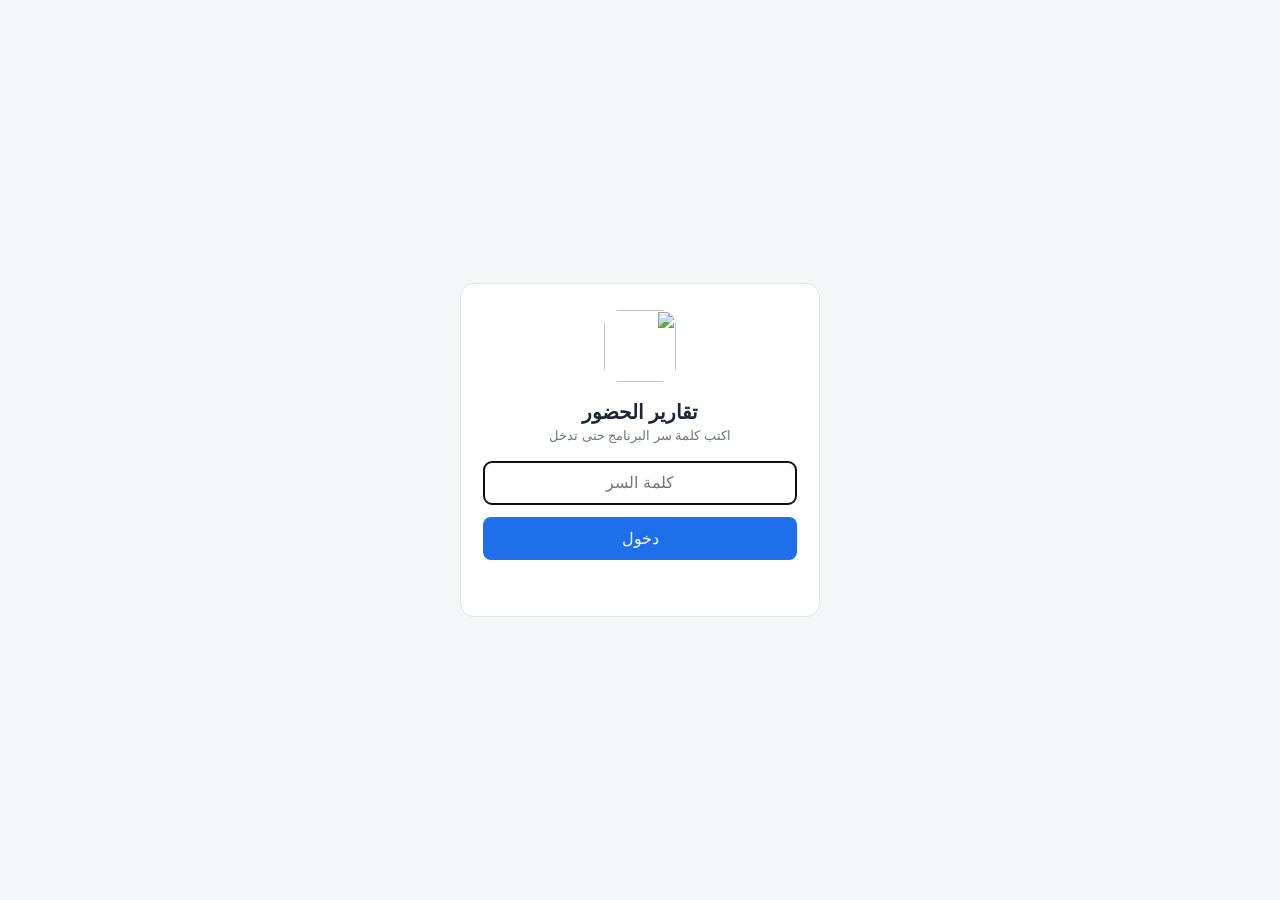
==== server/public/login.html @ 9b4fcc4e "Attendance app v2.2: Go server, desktop builds, iOS app - server/: ZKTeco protocol (ported from pyzk" ====
<!DOCTYPE html>
<html lang="ar" dir="rtl">
<head>
<meta charset="UTF-8">
<meta name="viewport" content="width=device-width, initial-scale=1.0">
<title>تسجيل الدخول - تقارير الحضور</title>
<link rel="manifest" href="/manifest.webmanifest">
<meta name="theme-color" content="#16212e">
<link rel="icon" type="image/png" href="/icon-192.png">
<link rel="apple-touch-icon" href="/apple-touch-icon.png">
<meta name="apple-mobile-web-app-capable" content="yes">
<meta name="mobile-web-app-capable" content="yes">
<meta name="apple-mobile-web-app-title" content="الحضور">
<style>
  * { box-sizing: border-box; }
  body { margin:0; min-height:100vh; display:flex; align-items:center; justify-content:center; padding:20px;
    font-family: Tahoma, "Segoe UI", Arial, sans-serif; background:#f4f6f8; color:#1d2733; }
  .box { background:#fff; border:1px solid #e3e7eb; border-radius:14px; padding:26px 22px; width:min(360px, 100%); text-align:center; }
  img { width:72px; height:72px; border-radius:16px; }
  h1 { font-size:20px; margin:14px 0 4px; }
  p { color:#6b7682; font-size:13px; margin:0 0 18px; }
  input { width:100%; padding:12px; font-size:16px; border:1px solid #e3e7eb; border-radius:8px; margin-bottom:12px; text-align:center; }
  button { width:100%; padding:12px; font-size:16px; border:0; border-radius:8px; background:#1f6feb; color:#fff; cursor:pointer; }
  button:disabled { opacity:.6; }
  #err { color:#c62828; font-size:14px; min-height:20px; margin-top:10px; }
</style>
</head>
<body>
<form class="box" id="f">
  <img src="/icon-192.png" alt="">
  <h1>تقارير الحضور</h1>
  <p>اكتب كلمة سر البرنامج حتى تدخل</p>
  <input type="password" id="pw" autocomplete="current-password" placeholder="كلمة السر" autofocus required>
  <button id="btn">دخول</button>
  <div id="err"></div>
</form>
<script>
document.getElementById('f').onsubmit = async (e) => {
  e.preventDefault();
  const btn = document.getElementById('btn'), err = document.getElementById('err');
  btn.disabled = true; err.textContent = '';
  try {
    const r = await fetch('/api/login', { method: 'POST', headers: { 'Content-Type': 'application/json' },
      body: JSON.stringify({ password: document.getElementById('pw').value }) });
    const j = await r.json();
    if (!r.ok) throw new Error(j.error || 'خطأ');
    location.replace('/');
  } catch (x) {
    err.textContent = x.message === 'Failed to fetch' ? 'ما گدرت أتصل بالبرنامج' : x.message;
    btn.disabled = false;
  }
};
</script>
</body>
</html>
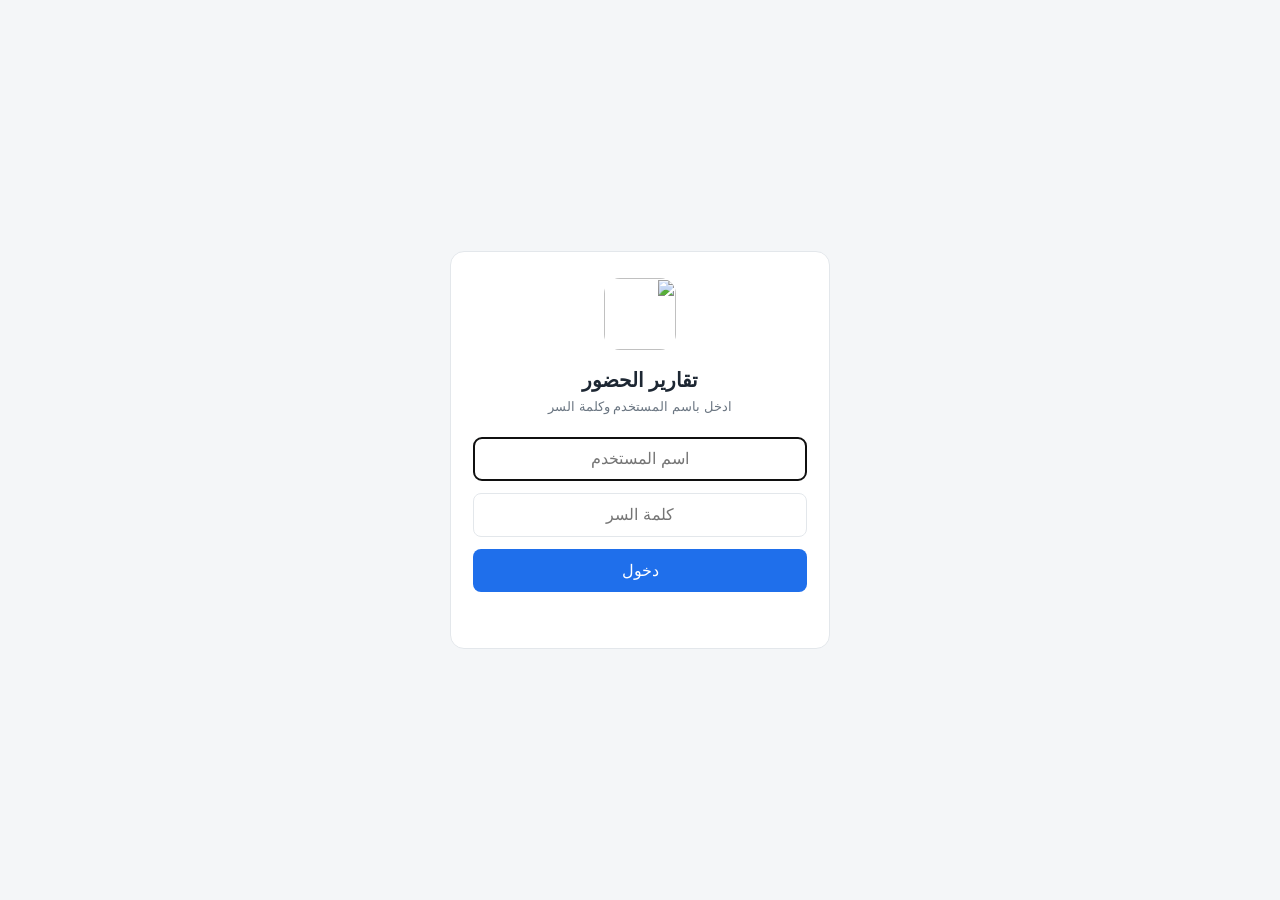
==== commit de2cf21e: "v2.6.0: user roles, security hardening, device checks, leave reconciliation - Login with username/pa" ====
--- a/server/public/login.html
+++ b/server/public/login.html
@@ -13,37 +13,73 @@
 <meta name="apple-mobile-web-app-title" content="الحضور">
 <style>
   * { box-sizing: border-box; }
+  [hidden] { display:none !important; }
   body { margin:0; min-height:100vh; display:flex; align-items:center; justify-content:center; padding:20px;
     font-family: Tahoma, "Segoe UI", Arial, sans-serif; background:#f4f6f8; color:#1d2733; }
-  .box { background:#fff; border:1px solid #e3e7eb; border-radius:14px; padding:26px 22px; width:min(360px, 100%); text-align:center; }
+  .box { background:#fff; border:1px solid #e3e7eb; border-radius:14px; padding:26px 22px; width:min(380px, 100%); text-align:center; }
   img { width:72px; height:72px; border-radius:16px; }
   h1 { font-size:20px; margin:14px 0 4px; }
-  p { color:#6b7682; font-size:13px; margin:0 0 18px; }
+  p { color:#6b7682; font-size:13px; margin:0 0 18px; line-height:1.7; }
   input { width:100%; padding:12px; font-size:16px; border:1px solid #e3e7eb; border-radius:8px; margin-bottom:12px; text-align:center; }
   button { width:100%; padding:12px; font-size:16px; border:0; border-radius:8px; background:#1f6feb; color:#fff; cursor:pointer; }
   button:disabled { opacity:.6; }
   #err { color:#c62828; font-size:14px; min-height:20px; margin-top:10px; }
+  #demo { margin-top:14px; border-top:1px dashed #e3e7eb; padding-top:12px; font-size:13px; color:#6b7682; }
+  #demo button { background:#fff; color:#1d2733; border:1px solid #e3e7eb; padding:8px; font-size:14px; margin-top:6px; }
 </style>
 </head>
 <body>
 <form class="box" id="f">
   <img src="/icon-192.png" alt="">
-  <h1>تقارير الحضور</h1>
-  <p>اكتب كلمة سر البرنامج حتى تدخل</p>
-  <input type="password" id="pw" autocomplete="current-password" placeholder="كلمة السر" autofocus required>
+  <h1 id="title">تقارير الحضور</h1>
+  <p id="sub">ادخل باسم المستخدم وكلمة السر</p>
+  <input id="user" autocomplete="username" placeholder="اسم المستخدم" autocapitalize="none" autocorrect="off" spellcheck="false" dir="auto" required>
+  <input type="password" id="pw" autocomplete="current-password" placeholder="كلمة السر" required>
+  <input type="password" id="pw2" autocomplete="new-password" placeholder="أعد كتابة كلمة السر" hidden>
   <button id="btn">دخول</button>
   <div id="err"></div>
+  <div id="demo" hidden></div>
 </form>
 <script>
-document.getElementById('f').onsubmit = async (e) => {
+const $ = (id) => document.getElementById(id);
+let setup = false;
+try { $('user').value = localStorage.getItem('zkLastUser') || ''; } catch (_) {}
+(async () => {
+  try {
+    const j = await (await fetch('/api/session')).json();
+    if (j.user) return location.replace('/');
+    if (j.setup) {
+      setup = true;
+      $('title').textContent = 'أول تشغيل: حساب المدير';
+      $('sub').textContent = 'أنشئ حساب المدير الأساسي (صلاحية مطلقة). بعدها تگدر تضيف مستخدمين ثانيين، كل واحد بصلاحيته.';
+      if (!$('user').value) $('user').value = 'admin';
+      $('pw').placeholder = 'كلمة السر (6 أحرف أو أكثر)';
+      $('pw').autocomplete = 'new-password';
+      $('pw2').hidden = false; $('pw2').required = true;
+      $('btn').textContent = 'إنشاء الحساب والدخول';
+    }
+    if (j.demo && j.demoAccounts) {
+      const labels = { admin: 'مدير (صلاحية مطلقة)', supervisor: 'مشرف', viewer: 'مشاهد' };
+      $('demo').innerHTML = 'وضع التجربة: اختار حساب حتى تجرب صلاحيته' +
+        j.demoAccounts.map(a => `<button type="button" data-u="${a.username}" data-p="${a.password}">${labels[a.role] || a.role}: ${a.username} / ${a.password}</button>`).join('');
+      $('demo').hidden = false;
+      $('demo').onclick = (e) => { const b = e.target.closest('button'); if (b) { $('user').value = b.dataset.u; $('pw').value = b.dataset.p; } };
+    }
+  } catch (_) {}
+  ($('user').value ? $('pw') : $('user')).focus();
+})();
+$('f').onsubmit = async (e) => {
   e.preventDefault();
-  const btn = document.getElementById('btn'), err = document.getElementById('err');
-  btn.disabled = true; err.textContent = '';
+  const btn = $('btn'), err = $('err');
+  err.textContent = '';
+  if (setup && $('pw').value !== $('pw2').value) { err.textContent = 'كلمتين السر غير متطابقة'; return; }
+  btn.disabled = true;
   try {
-    const r = await fetch('/api/login', { method: 'POST', headers: { 'Content-Type': 'application/json' },
-      body: JSON.stringify({ password: document.getElementById('pw').value }) });
+    const r = await fetch(setup ? '/api/setup' : '/api/login', { method: 'POST', headers: { 'Content-Type': 'application/json' },
+      body: JSON.stringify({ username: $('user').value.trim(), password: $('pw').value }) });
     const j = await r.json();
     if (!r.ok) throw new Error(j.error || 'خطأ');
+    try { localStorage.setItem('zkLastUser', $('user').value.trim()); } catch (_) {}
     location.replace('/');
   } catch (x) {
     err.textContent = x.message === 'Failed to fetch' ? 'ما گدرت أتصل بالبرنامج' : x.message;
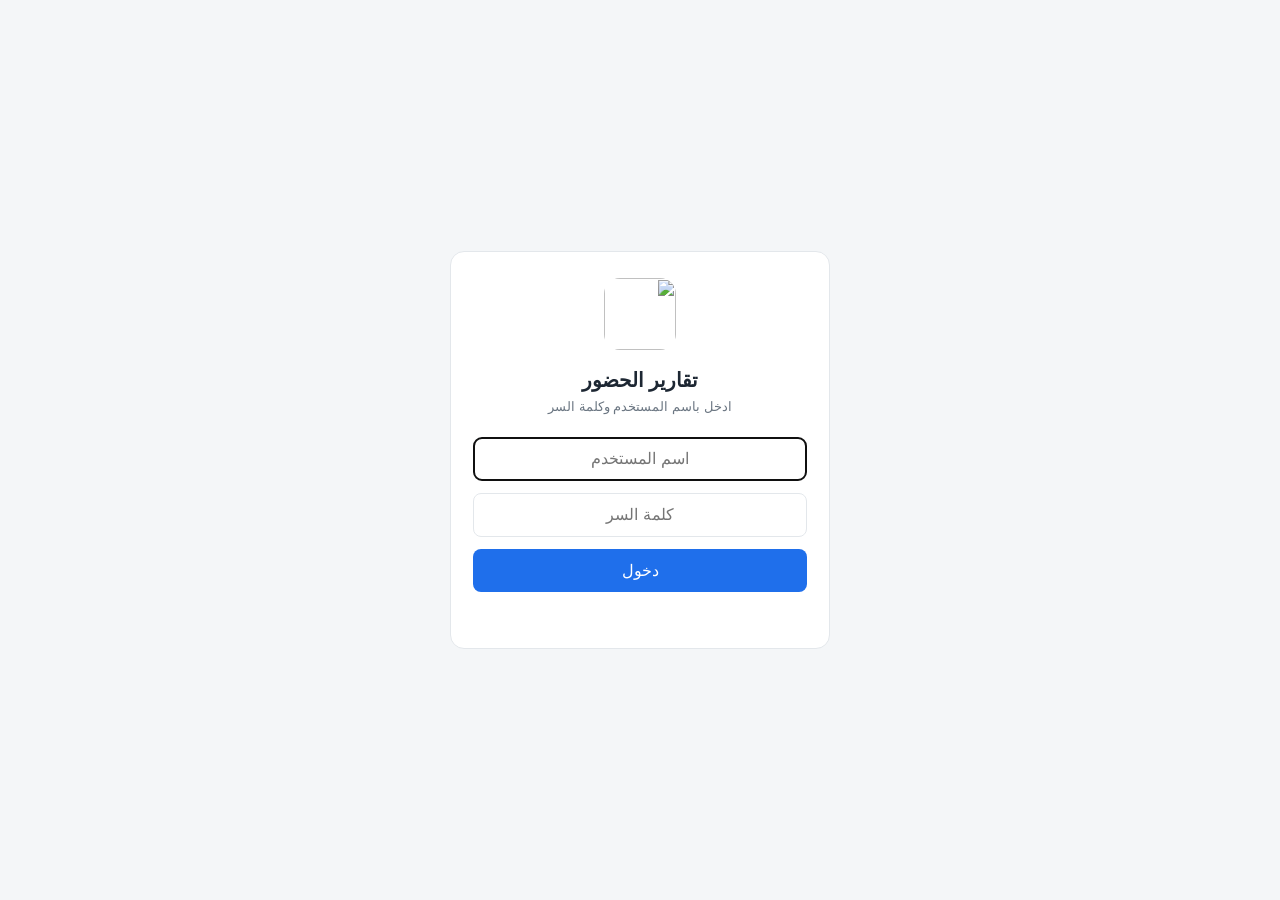
==== commit f37e39db: "v2.8.0: account levels, employee reports, work schedules - No entry without a username and password " ====
--- a/server/public/login.html
+++ b/server/public/login.html
@@ -26,6 +26,7 @@
   #err { color:#c62828; font-size:14px; min-height:20px; margin-top:10px; }
   #demo { margin-top:14px; border-top:1px dashed #e3e7eb; padding-top:12px; font-size:13px; color:#6b7682; }
   #demo button { background:#fff; color:#1d2733; border:1px solid #e3e7eb; padding:8px; font-size:14px; margin-top:6px; }
+
 </style>
 </head>
 <body>
@@ -50,16 +51,16 @@
     if (j.user) return location.replace('/');
     if (j.setup) {
       setup = true;
-      $('title').textContent = 'أول تشغيل: حساب المدير';
-      $('sub').textContent = 'أنشئ حساب المدير الأساسي (صلاحية مطلقة). بعدها تگدر تضيف مستخدمين ثانيين، كل واحد بصلاحيته.';
-      if (!$('user').value) $('user').value = 'admin';
+      $('title').textContent = 'أول تشغيل: حساب الصلاحية المطلقة';
+      $('sub').textContent = 'أنشئ أول حساب: صلاحية مطلقة بدون قيد، ويضيف كل أنواع المستخدمين (مدير، مشرف، أساسي، موظفين).';
+      $('user').value = '';
       $('pw').placeholder = 'كلمة السر (6 أحرف أو أكثر)';
       $('pw').autocomplete = 'new-password';
       $('pw2').hidden = false; $('pw2').required = true;
       $('btn').textContent = 'إنشاء الحساب والدخول';
     }
     if (j.demo && j.demoAccounts) {
-      const labels = { admin: 'مدير (صلاحية مطلقة)', supervisor: 'مشرف', viewer: 'مشاهد' };
+      const labels = { super: 'صلاحية مطلقة', admin: 'مدير', supervisor: 'مشرف', viewer: 'أساسي', employee: 'موظف' };
       $('demo').innerHTML = 'وضع التجربة: اختار حساب حتى تجرب صلاحيته' +
         j.demoAccounts.map(a => `<button type="button" data-u="${a.username}" data-p="${a.password}">${labels[a.role] || a.role}: ${a.username} / ${a.password}</button>`).join('');
       $('demo').hidden = false;
@@ -72,14 +73,16 @@
   e.preventDefault();
   const btn = $('btn'), err = $('err');
   err.textContent = '';
-  if (setup && $('pw').value !== $('pw2').value) { err.textContent = 'كلمتين السر غير متطابقة'; return; }
+  const user = $('user').value.trim(), pw = $('pw').value;
+  if (!user || !pw) { err.textContent = 'اكتب اسم المستخدم وكلمة السر'; return; }
+  if (setup && pw !== $('pw2').value) { err.textContent = 'كلمتين السر غير متطابقة'; return; }
   btn.disabled = true;
   try {
     const r = await fetch(setup ? '/api/setup' : '/api/login', { method: 'POST', headers: { 'Content-Type': 'application/json' },
-      body: JSON.stringify({ username: $('user').value.trim(), password: $('pw').value }) });
+      body: JSON.stringify({ username: user, password: pw }) });
     const j = await r.json();
     if (!r.ok) throw new Error(j.error || 'خطأ');
-    try { localStorage.setItem('zkLastUser', $('user').value.trim()); } catch (_) {}
+    try { localStorage.setItem('zkLastUser', user); } catch (_) {}
     location.replace('/');
   } catch (x) {
     err.textContent = x.message === 'Failed to fetch' ? 'ما گدرت أتصل بالبرنامج' : x.message;
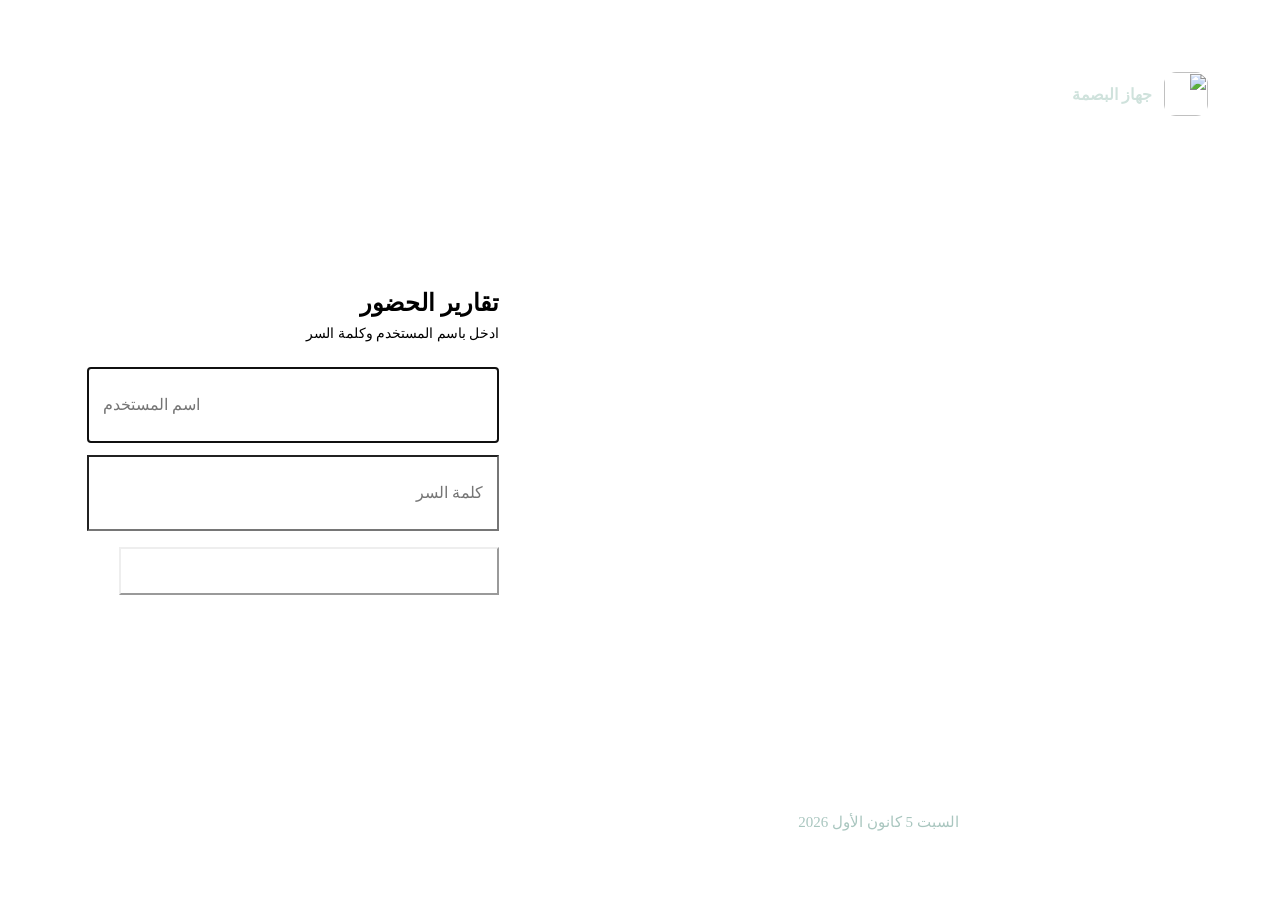
==== commit 19e3e68d: "Redesign: ink-and-brass identity, embedded Arabic fonts, live clock, two-column desktop layout, resp" ====
--- a/server/public/login.html
+++ b/server/public/login.html
@@ -5,31 +5,53 @@
 <meta name="viewport" content="width=device-width, initial-scale=1.0">
 <title>تسجيل الدخول - تقارير الحضور</title>
 <link rel="manifest" href="/manifest.webmanifest">
-<meta name="theme-color" content="#16212e">
+<meta name="theme-color" content="#0d3b3c">
 <link rel="icon" type="image/png" href="/icon-192.png">
 <link rel="apple-touch-icon" href="/apple-touch-icon.png">
 <meta name="apple-mobile-web-app-capable" content="yes">
 <meta name="mobile-web-app-capable" content="yes">
 <meta name="apple-mobile-web-app-title" content="الحضور">
+<link rel="stylesheet" href="/theme.css">
 <style>
-  * { box-sizing: border-box; }
-  [hidden] { display:none !important; }
-  body { margin:0; min-height:100vh; display:flex; align-items:center; justify-content:center; padding:20px;
-    font-family: Tahoma, "Segoe UI", Arial, sans-serif; background:#f4f6f8; color:#1d2733; }
-  .box { background:#fff; border:1px solid #e3e7eb; border-radius:14px; padding:26px 22px; width:min(380px, 100%); text-align:center; }
-  img { width:72px; height:72px; border-radius:16px; }
-  h1 { font-size:20px; margin:14px 0 4px; }
-  p { color:#6b7682; font-size:13px; margin:0 0 18px; line-height:1.7; }
-  input { width:100%; padding:12px; font-size:16px; border:1px solid #e3e7eb; border-radius:8px; margin-bottom:12px; text-align:center; }
-  button { width:100%; padding:12px; font-size:16px; border:0; border-radius:8px; background:#1f6feb; color:#fff; cursor:pointer; }
-  button:disabled { opacity:.6; }
-  #err { color:#c62828; font-size:14px; min-height:20px; margin-top:10px; }
-  #demo { margin-top:14px; border-top:1px dashed #e3e7eb; padding-top:12px; font-size:13px; color:#6b7682; }
-  #demo button { background:#fff; color:#1d2733; border:1px solid #e3e7eb; padding:8px; font-size:14px; margin-top:6px; }
-
+  body { min-height:100vh; min-height:100dvh; display:grid; grid-template-columns:minmax(0, 1.1fr) minmax(380px, 1fr); }
+  .side { position:relative; overflow:hidden; background:var(--ink) var(--ridges) no-repeat; background-size:min(900px, 120%); background-position:center 120%;
+    color:#fff; display:flex; flex-direction:column; justify-content:space-between; padding:clamp(24px, 5vw, 64px); border-inline-end:4px solid var(--brass); }
+  .side .mark { display:flex; align-items:center; gap:12px; font-weight:600; color:#cfe2dc; }
+  .side .mark img { width:44px; height:44px; border-radius:12px; box-shadow:0 0 0 1px rgba(255,255,255,.14); }
+  .side h2 { font-family:var(--display); font-weight:600; font-size:clamp(34px, 4.4vw, 60px); line-height:1.25; margin:0; word-spacing:.15em; max-width:12ch; }
+  .side .now { display:flex; align-items:baseline; gap:16px; flex-wrap:wrap; }
+  .side .now b { font-family:var(--display); font-weight:500; font-size:clamp(56px, 8vw, 112px); line-height:1; direction:ltr; font-variant-numeric:tabular-nums; }
+  .side .now b i { font-style:normal; color:var(--brass); animation:tick 2s steps(1) infinite; }
+  .side .now span { color:#a9c6bf; font-size:15px; }
+  @keyframes tick { 50% { opacity:.25; } }
+  .wrap { display:flex; align-items:center; justify-content:center; padding:32px 20px; }
+  .box { width:min(380px, 100%); }
+  .box img { display:none; }
+  h1 { font-weight:700; font-size:24px; color:var(--ink); margin:0 0 6px; }
+  p { color:var(--muted); font-size:13.5px; margin:0 0 22px; line-height:1.7; }
+  input { width:100%; padding:12px 14px; font-size:16px; min-height:48px; margin-bottom:12px; background:#fff; }
+  button { width:100%; min-height:48px; font-size:16px; }
+  #btn { background:var(--ink-2); border-color:var(--ink-2); color:#fff; font-weight:600; margin-top:4px; }
+  #btn:hover { background:var(--ink-3); }
+  #err { color:var(--bad); font-size:14px; min-height:20px; margin-top:12px; }
+  #demo { margin-top:16px; border-top:1px dashed var(--line); padding-top:14px; font-size:13px; color:var(--muted); }
+  #demo button { min-height:40px; font-size:14px; margin-top:6px; }
+  @media (max-width:820px) {
+    body { grid-template-columns:1fr; grid-template-rows:auto 1fr; }
+    .side { border-inline-end:none; border-bottom:3px solid var(--brass); padding:18px 20px 20px; gap:14px; background-size:520px; background-position:left -160px center; }
+    .side h2 { font-size:24px; max-width:none; }
+    .side .now b { font-size:40px; } .side .now span { font-size:13px; }
+    .wrap { align-items:flex-start; padding:26px 18px 32px; }
+  }
 </style>
 </head>
 <body>
+<aside class="side" aria-hidden="true">
+  <div class="mark"><img src="/icon-192.png" alt="">جهاز البصمة</div>
+  <h2>تقارير الحضور والانصراف</h2>
+  <div class="now"><b id="clk">--:--</b><span id="clkD"></span></div>
+</aside>
+<div class="wrap">
 <form class="box" id="f">
   <img src="/icon-192.png" alt="">
   <h1 id="title">تقارير الحضور</h1>
@@ -41,6 +63,7 @@
   <div id="err"></div>
   <div id="demo" hidden></div>
 </form>
+</div>
 <script>
 const $ = (id) => document.getElementById(id);
 let setup = false;
@@ -52,7 +75,7 @@
     if (j.setup) {
       setup = true;
       $('title').textContent = 'أول تشغيل: حساب الصلاحية المطلقة';
-      $('sub').textContent = 'أنشئ أول حساب: صلاحية مطلقة بدون قيد، ويضيف كل أنواع المستخدمين (مدير، مشرف، أساسي، موظفين).';
+      $('sub').textContent = 'أنشئ أول حساب: صلاحية مطلقة بدون قيد، ويضيف كل أنواع المستخدمين (مخصص وموظفين).';
       $('user').value = '';
       $('pw').placeholder = 'كلمة السر (6 أحرف أو أكثر)';
       $('pw').autocomplete = 'new-password';
@@ -60,7 +83,7 @@
       $('btn').textContent = 'إنشاء الحساب والدخول';
     }
     if (j.demo && j.demoAccounts) {
-      const labels = { super: 'صلاحية مطلقة', admin: 'مدير', supervisor: 'مشرف', viewer: 'أساسي', employee: 'موظف' };
+      const labels = { super: 'صلاحية مطلقة', custom: 'مخصص', employee: 'موظف' };
       $('demo').innerHTML = 'وضع التجربة: اختار حساب حتى تجرب صلاحيته' +
         j.demoAccounts.map(a => `<button type="button" data-u="${a.username}" data-p="${a.password}">${labels[a.role] || a.role}: ${a.username} / ${a.password}</button>`).join('');
       $('demo').hidden = false;
@@ -89,6 +112,15 @@
     btn.disabled = false;
   }
 };
+
+(() => {
+  const DAYS = ['الأحد', 'الاثنين', 'الثلاثاء', 'الأربعاء', 'الخميس', 'الجمعة', 'السبت'];
+  const MONTHS = ['كانون الثاني', 'شباط', 'آذار', 'نيسان', 'أيار', 'حزيران', 'تموز', 'آب', 'أيلول', 'تشرين الأول', 'تشرين الثاني', 'كانون الأول'];
+  const p2 = (n) => String(n).padStart(2, '0');
+  const tick = () => { const d = new Date(); $('clk').innerHTML = `${p2(d.getHours())}<i>:</i>${p2(d.getMinutes())}`;
+    $('clkD').textContent = `${DAYS[d.getDay()]} ${d.getDate()} ${MONTHS[d.getMonth()]} ${d.getFullYear()}`; };
+  tick(); setInterval(tick, 1000);
+})();
 </script>
 </body>
 </html>
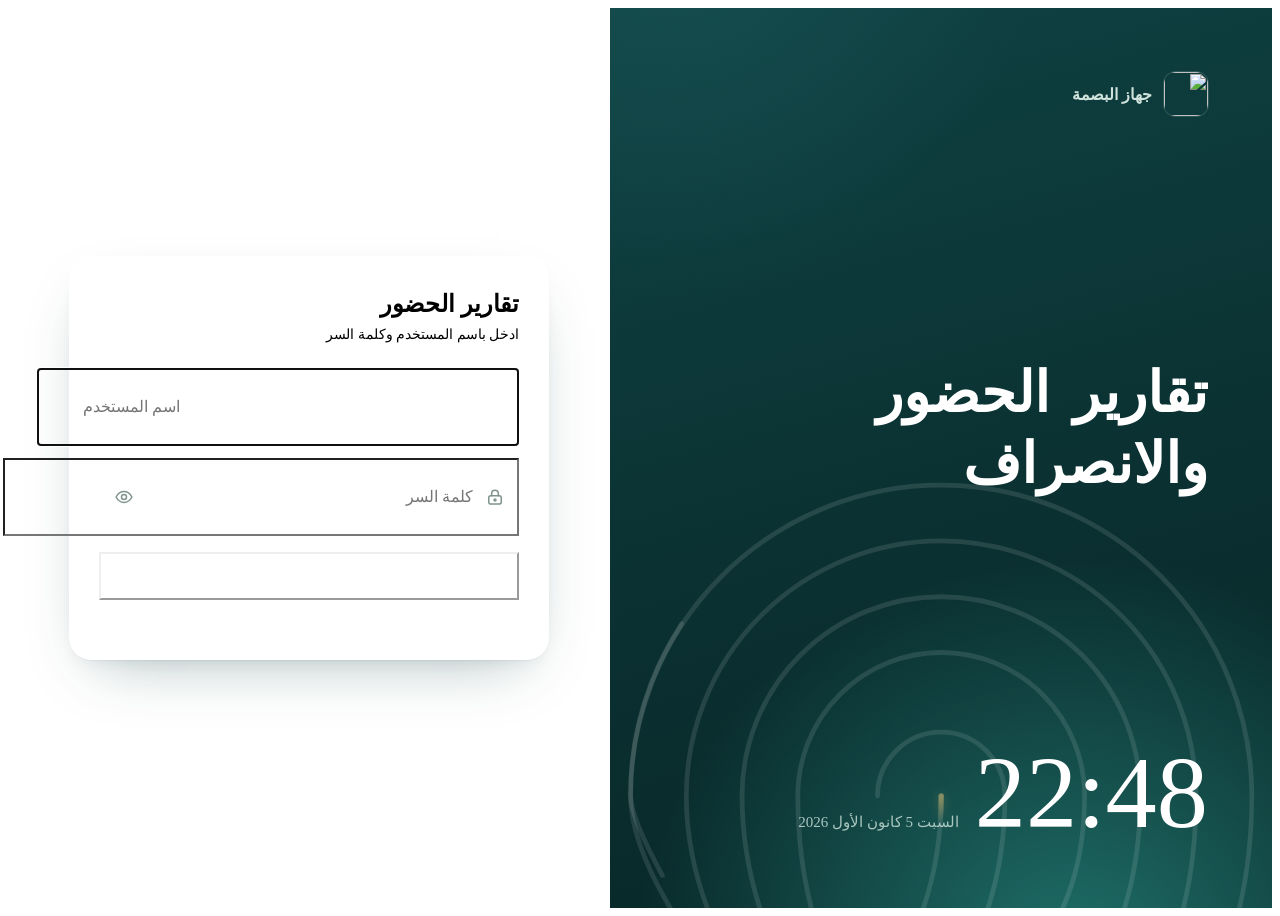
==== commit bf928ca1: "Sidebar sections + bento home with KPI cards; login pulse, floating card, field icons, show password" ====
--- a/server/public/login.html
+++ b/server/public/login.html
@@ -14,8 +14,20 @@
 <link rel="stylesheet" href="/theme.css">
 <style>
   body { min-height:100vh; min-height:100dvh; display:grid; grid-template-columns:minmax(0, 1.1fr) minmax(380px, 1fr); }
-  .side { position:relative; overflow:hidden; background:var(--ink) var(--ridges) no-repeat; background-size:min(900px, 120%); background-position:center 120%;
-    color:#fff; display:flex; flex-direction:column; justify-content:space-between; padding:clamp(24px, 5vw, 64px); border-inline-end:4px solid var(--brass); }
+  .side { position:relative; overflow:hidden; isolation:isolate; color:#fff; display:flex; flex-direction:column; justify-content:space-between;
+    padding:clamp(24px, 5vw, 64px); border-inline-end:4px solid var(--brass);
+    background:radial-gradient(120% 80% at 70% 105%, #1f6f68 0%, rgba(31,111,104,0) 55%), radial-gradient(90% 70% at 10% -10%, #164e4f 0%, rgba(22,78,79,0) 60%), linear-gradient(165deg, #0f4243 0%, #0b3132 55%, #082627 100%); }
+  .side > * { position:relative; z-index:1; }
+  /* البصمة: خطوط خافتة، وفوقها نبض ضوئي يمشي من مركزها لبرّه ببطء */
+  .fp { position:absolute !important; z-index:0 !important; width:min(860px, 125%); aspect-ratio:1; left:50%; bottom:-30%; transform:translateX(-50%); pointer-events:none; }
+  .fp i { position:absolute; inset:0; background:url("data:image/svg+xml,%3Csvg xmlns='http://www.w3.org/2000/svg' width='520' height='520' viewBox='0 0 520 520' fill='none' stroke='%23ffffff' stroke-opacity='.11' stroke-width='3' stroke-linecap='round'%3E%3Cpath d='M260 470c-60-40-90-110-90-190a90 90 0 0 1 180 0c0 40-10 70-30 100'/%3E%3Cpath d='M210 455c-50-50-75-115-75-175a125 125 0 0 1 250 0c0 55-15 95-40 130'/%3E%3Cpath d='M160 430c-40-50-60-100-60-150a160 160 0 0 1 320 0c0 60-15 110-45 150'/%3E%3Cpath d='M118 392c-30-40-53-80-53-112a195 195 0 0 1 390 0c0 70-20 120-50 165'/%3E%3Cpath d='M300 280c0 60-20 110-60 150'/%3E%3Cpath d='M260 280c0 50-15 95-45 130'/%3E%3Cpath d='M220 280a40 40 0 0 1 80 0'/%3E%3Cpath d='M85 330c-12-22-20-40-20-50a195 195 0 0 1 32-108'/%3E%3C/svg%3E") center / contain no-repeat; }
+  .fp i.glow { background-image:url("data:image/svg+xml,%3Csvg xmlns='http://www.w3.org/2000/svg' width='520' height='520' viewBox='0 0 520 520' fill='none' stroke='%23f2c46b' stroke-opacity='.95' stroke-width='3.4' stroke-linecap='round'%3E%3Cpath d='M260 470c-60-40-90-110-90-190a90 90 0 0 1 180 0c0 40-10 70-30 100'/%3E%3Cpath d='M210 455c-50-50-75-115-75-175a125 125 0 0 1 250 0c0 55-15 95-40 130'/%3E%3Cpath d='M160 430c-40-50-60-100-60-150a160 160 0 0 1 320 0c0 60-15 110-45 150'/%3E%3Cpath d='M118 392c-30-40-53-80-53-112a195 195 0 0 1 390 0c0 70-20 120-50 165'/%3E%3Cpath d='M300 280c0 60-20 110-60 150'/%3E%3Cpath d='M260 280c0 50-15 95-45 130'/%3E%3Cpath d='M220 280a40 40 0 0 1 80 0'/%3E%3Cpath d='M85 330c-12-22-20-40-20-50a195 195 0 0 1 32-108'/%3E%3C/svg%3E"); filter:drop-shadow(0 0 6px rgba(242,196,107,.55));
+    -webkit-mask-image:radial-gradient(circle at 50% 54%, transparent calc(var(--r) - 70px), #000 calc(var(--r) - 18px), transparent calc(var(--r) + 26px));
+    mask-image:radial-gradient(circle at 50% 54%, transparent calc(var(--r) - 70px), #000 calc(var(--r) - 18px), transparent calc(var(--r) + 26px));
+    animation:radar 7s cubic-bezier(.35,.1,.4,1) infinite; opacity:.85; }
+  @property --r { syntax:"<length>"; inherits:false; initial-value:0px; }
+  @keyframes radar { 0% { --r:0px; opacity:0; } 8% { opacity:.85; } 70% { opacity:.6; } 100% { --r:520px; opacity:0; } }
+  @media (prefers-reduced-motion: reduce) { .fp i.glow { display:none; } }
   .side .mark { display:flex; align-items:center; gap:12px; font-weight:600; color:#cfe2dc; }
   .side .mark img { width:44px; height:44px; border-radius:12px; box-shadow:0 0 0 1px rgba(255,255,255,.14); }
   .side h2 { font-family:var(--display); font-weight:600; font-size:clamp(34px, 4.4vw, 60px); line-height:1.25; margin:0; word-spacing:.15em; max-width:12ch; }
@@ -24,12 +36,24 @@
   .side .now b i { font-style:normal; color:var(--brass); animation:tick 2s steps(1) infinite; }
   .side .now span { color:#a9c6bf; font-size:15px; }
   @keyframes tick { 50% { opacity:.25; } }
-  .wrap { display:flex; align-items:center; justify-content:center; padding:32px 20px; }
-  .box { width:min(380px, 100%); }
+  .wrap { display:flex; align-items:center; justify-content:center; padding:32px 20px;
+    background:radial-gradient(70% 50% at 50% 0%, #f6f9f7 0%, rgba(246,249,247,0) 70%), var(--paper); }
+  .box { width:min(420px, 100%); background:#fff; border:1px solid var(--line-2); border-radius:22px; padding:34px 30px 28px;
+    box-shadow:0 1px 0 rgba(13,59,60,.04), 0 24px 60px -28px rgba(13,59,60,.38), 0 8px 20px -14px rgba(13,59,60,.18); }
+  .field { position:relative; margin-bottom:12px; }
+  .field:has(> input[hidden]) { display:none; }
+  .field > svg { position:absolute; inset-inline-start:14px; top:50%; transform:translateY(-50%); width:20px; height:20px; fill:none; stroke:#7f938c; stroke-width:1.8; stroke-linecap:round; stroke-linejoin:round; pointer-events:none; transition:stroke .15s; }
+  .field:focus-within > svg { stroke:var(--brass-2); }
+  .field input { margin:0; padding-inline-start:44px; }
+  .field .eye { position:absolute; inset-inline-end:6px; top:50%; transform:translateY(-50%); width:38px; min-height:38px; height:38px; padding:0; border:none; background:none; border-radius:9px; display:grid; place-items:center; color:#7f938c; }
+  .field .eye:hover { background:var(--sunk); color:var(--ink); }
+  .field .eye svg { width:20px; height:20px; fill:none; stroke:currentColor; stroke-width:1.8; stroke-linecap:round; stroke-linejoin:round; }
+  .field .eye .off { display:none; } .field .eye[aria-pressed=true] .on { display:none; } .field .eye[aria-pressed=true] .off { display:block; }
+  .field:has(.eye) input { padding-inline-end:48px; }
   .box img { display:none; }
   h1 { font-weight:700; font-size:24px; color:var(--ink); margin:0 0 6px; }
   p { color:var(--muted); font-size:13.5px; margin:0 0 22px; line-height:1.7; }
-  input { width:100%; padding:12px 14px; font-size:16px; min-height:48px; margin-bottom:12px; background:#fff; }
+  input { width:100%; padding:12px 14px; font-size:16px; min-height:50px; margin-bottom:12px; background:var(--sunk); }
   button { width:100%; min-height:48px; font-size:16px; }
   #btn { background:var(--ink-2); border-color:var(--ink-2); color:#fff; font-weight:600; margin-top:4px; }
   #btn:hover { background:var(--ink-3); }
@@ -41,12 +65,16 @@
     .side { border-inline-end:none; border-bottom:3px solid var(--brass); padding:18px 20px 20px; gap:14px; background-size:520px; background-position:left -160px center; }
     .side h2 { font-size:24px; max-width:none; }
     .side .now b { font-size:40px; } .side .now span { font-size:13px; }
-    .wrap { align-items:flex-start; padding:26px 18px 32px; }
+    .wrap { align-items:flex-start; padding:0 14px 32px; background:var(--paper); }
+    .box { margin-top:-18px; padding:26px 20px 22px; border-radius:20px; position:relative; z-index:2; }
+    .side { padding-bottom:34px; }
+    .fp { width:560px; bottom:auto; top:-40%; left:auto; right:-210px; transform:none; }
   }
 </style>
 </head>
 <body>
 <aside class="side" aria-hidden="true">
+  <div class="fp"><i></i><i class="glow"></i></div>
   <div class="mark"><img src="/icon-192.png" alt="">جهاز البصمة</div>
   <h2>تقارير الحضور والانصراف</h2>
   <div class="now"><b id="clk">--:--</b><span id="clkD"></span></div>
@@ -56,9 +84,9 @@
   <img src="/icon-192.png" alt="">
   <h1 id="title">تقارير الحضور</h1>
   <p id="sub">ادخل باسم المستخدم وكلمة السر</p>
-  <input id="user" autocomplete="username" placeholder="اسم المستخدم" autocapitalize="none" autocorrect="off" spellcheck="false" dir="auto" required>
-  <input type="password" id="pw" autocomplete="current-password" placeholder="كلمة السر" required>
-  <input type="password" id="pw2" autocomplete="new-password" placeholder="أعد كتابة كلمة السر" hidden>
+  <div class="field"><svg viewBox="0 0 24 24" aria-hidden="true"><circle cx="12" cy="8" r="4"/><path d="M4.5 20.5c.9-3.9 3.9-6 7.5-6s6.6 2.1 7.5 6"/></svg><input id="user" autocomplete="username" placeholder="اسم المستخدم" autocapitalize="none" autocorrect="off" spellcheck="false" dir="auto" required></div>
+  <div class="field"><svg viewBox="0 0 24 24" aria-hidden="true"><rect x="4.5" y="10.5" width="15" height="10" rx="2.5"/><path d="M8 10.5V8a4 4 0 0 1 8 0v2.5"/><circle cx="12" cy="15.5" r="1.2"/></svg><input type="password" id="pw" autocomplete="current-password" placeholder="كلمة السر" required><button type="button" class="eye" data-eye="pw" aria-label="إظهار كلمة السر" aria-pressed="false"><svg class="on" viewBox="0 0 24 24"><path d="M2.5 12S6 5.5 12 5.5 21.5 12 21.5 12 18 18.5 12 18.5 2.5 12 2.5 12z"/><circle cx="12" cy="12" r="3"/></svg><svg class="off" viewBox="0 0 24 24"><path d="M3 3l18 18"/><path d="M10.6 5.6A9.6 9.6 0 0 1 12 5.5c6 0 9.5 6.5 9.5 6.5a17 17 0 0 1-3 3.8M6.2 6.9A16.5 16.5 0 0 0 2.5 12S6 18.5 12 18.5a9 9 0 0 0 4.2-1"/><path d="M9.9 9.9a3 3 0 0 0 4.2 4.2"/></svg></button></div>
+  <div class="field"><svg viewBox="0 0 24 24" aria-hidden="true"><rect x="4.5" y="10.5" width="15" height="10" rx="2.5"/><path d="M8 10.5V8a4 4 0 0 1 8 0v2.5"/><circle cx="12" cy="15.5" r="1.2"/></svg><input type="password" id="pw2" autocomplete="new-password" placeholder="أعد كتابة كلمة السر" hidden><button type="button" class="eye" data-eye="pw2" aria-label="إظهار كلمة السر" aria-pressed="false"><svg class="on" viewBox="0 0 24 24"><path d="M2.5 12S6 5.5 12 5.5 21.5 12 21.5 12 18 18.5 12 18.5 2.5 12 2.5 12z"/><circle cx="12" cy="12" r="3"/></svg><svg class="off" viewBox="0 0 24 24"><path d="M3 3l18 18"/><path d="M10.6 5.6A9.6 9.6 0 0 1 12 5.5c6 0 9.5 6.5 9.5 6.5a17 17 0 0 1-3 3.8M6.2 6.9A16.5 16.5 0 0 0 2.5 12S6 18.5 12 18.5a9 9 0 0 0 4.2-1"/><path d="M9.9 9.9a3 3 0 0 0 4.2 4.2"/></svg></button></div>
   <button id="btn">دخول</button>
   <div id="err"></div>
   <div id="demo" hidden></div>
@@ -121,6 +149,14 @@
     $('clkD').textContent = `${DAYS[d.getDay()]} ${d.getDate()} ${MONTHS[d.getMonth()]} ${d.getFullYear()}`; };
   tick(); setInterval(tick, 1000);
 })();
+
+// إظهار وإخفاء كلمة السر
+document.querySelectorAll('[data-eye]').forEach(b => b.addEventListener('click', () => {
+  const inp = $(b.dataset.eye), show = inp.type === 'password';
+  inp.type = show ? 'text' : 'password';
+  b.setAttribute('aria-pressed', show); b.setAttribute('aria-label', show ? 'إخفاء كلمة السر' : 'إظهار كلمة السر');
+  inp.focus();
+}));
 </script>
 </body>
 </html>
